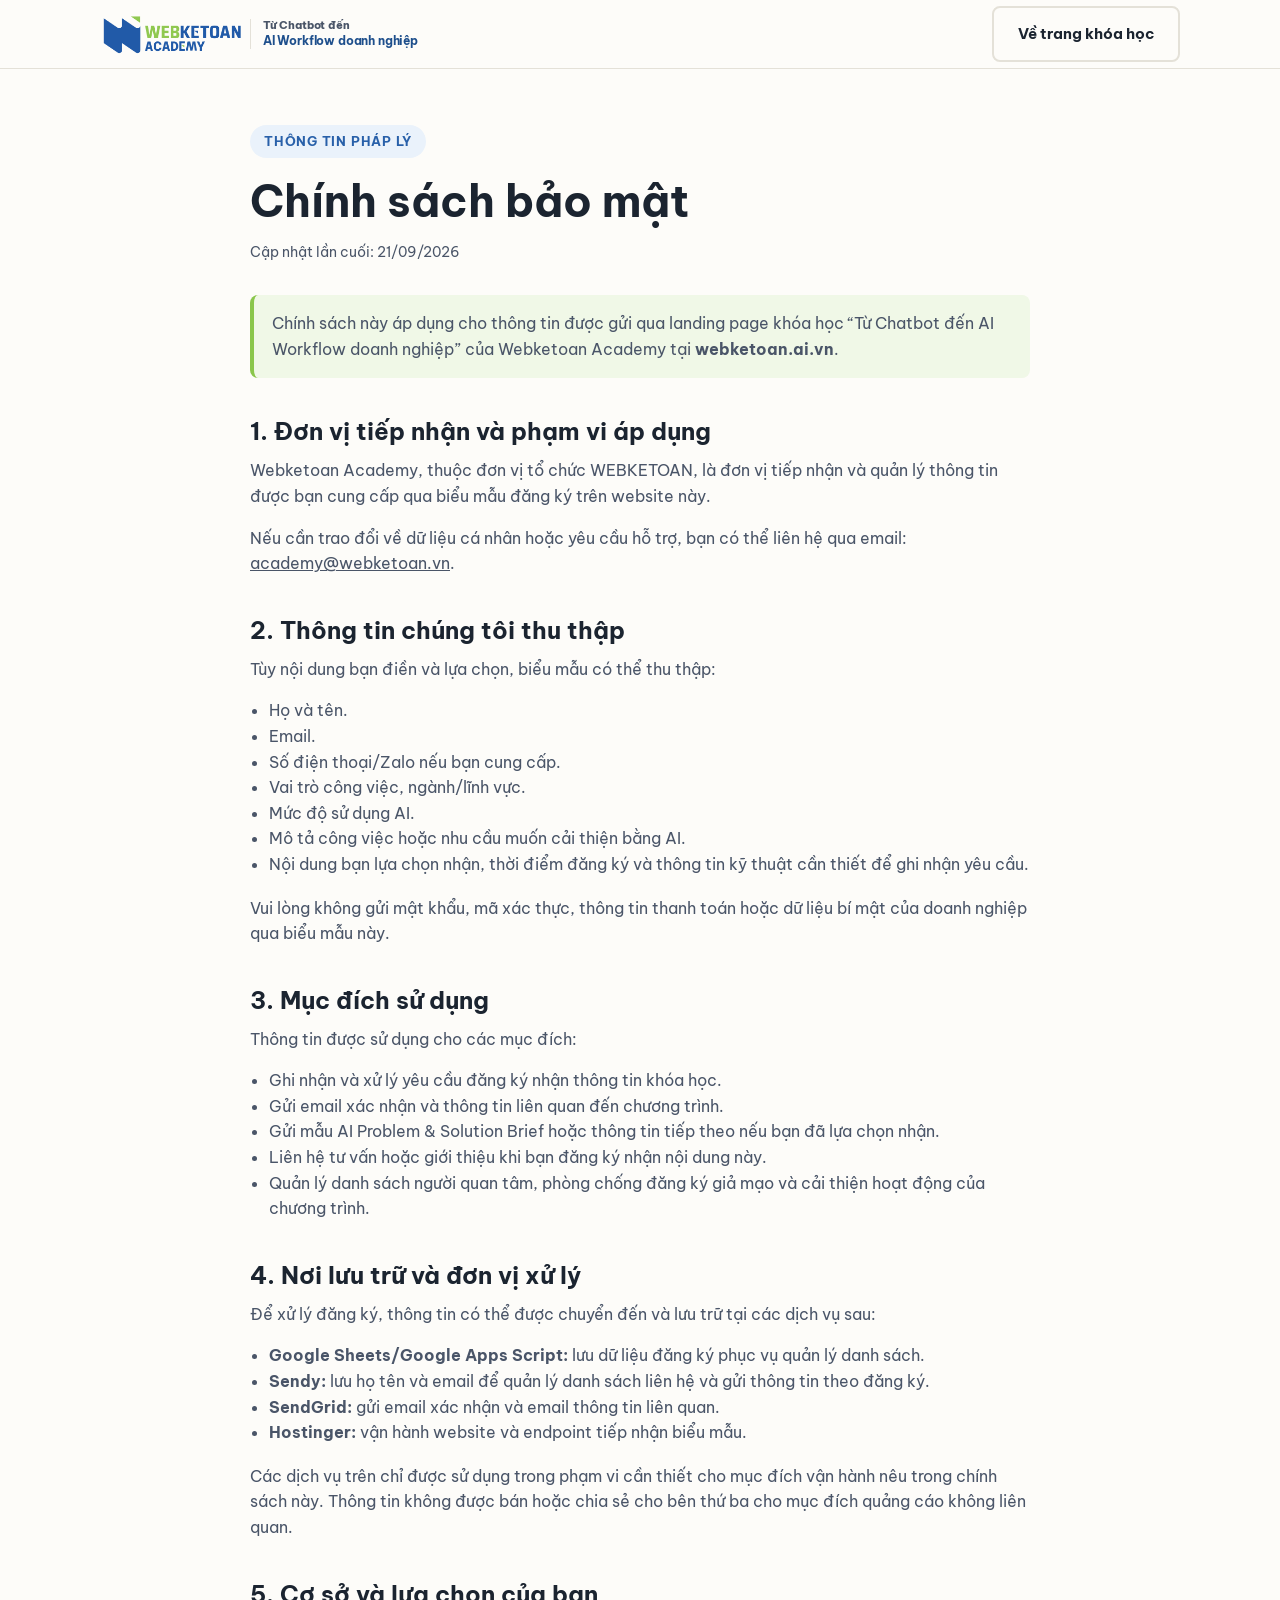
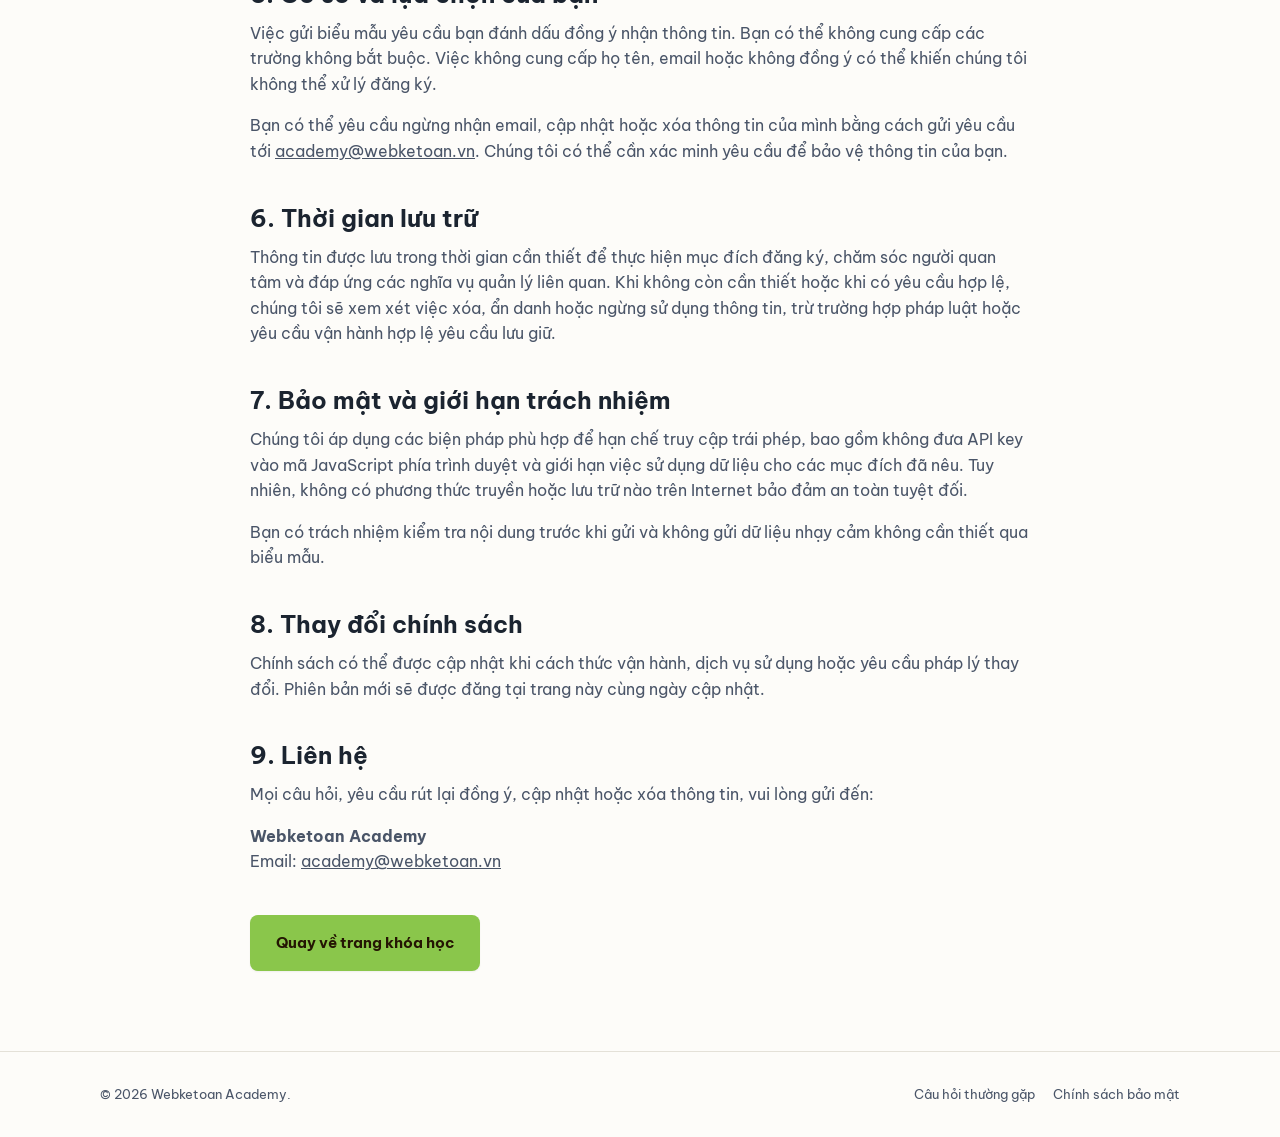
==== privacy.html @ 9bcfa846 "content: add privacy policy page" ====
<!DOCTYPE html>
<html lang="vi">
<head>
<meta charset="UTF-8">
<meta name="viewport" content="width=device-width, initial-scale=1.0">
<title>Chính sách bảo mật | Webketoan Academy</title>
<meta name="description" content="Chính sách bảo mật thông tin đăng ký và liên hệ của Webketoan Academy.">
<meta name="robots" content="index,follow">
<link rel="canonical" href="https://webketoan.ai.vn/privacy.html">
<link rel="icon" type="image/png" href="assets/webketoan-academy-logo.png?v=b96e346">
<link rel="preconnect" href="https://fonts.googleapis.com">
<link rel="preconnect" href="https://fonts.gstatic.com" crossorigin>
<link href="https://fonts.googleapis.com/css2?family=Be+Vietnam+Pro:wght@400;500;600;700;800&display=swap" rel="stylesheet">
<link rel="stylesheet" href="css/styles.css?v=e1926ec">
<style>
  .policy-page { padding: 56px 0 80px; }
  .policy-wrap { max-width: 820px; margin: 0 auto; }
  .policy-wrap h1 { font-size: clamp(30px, 5vw, 44px); margin-bottom: 12px; }
  .policy-wrap h2 { font-size: 24px; margin-top: 38px; }
  .policy-wrap h3 { font-size: 18px; margin-top: 24px; }
  .policy-wrap p, .policy-wrap li { color: var(--color-text-soft); }
  .policy-wrap ul { margin-bottom: 18px; }
  .policy-meta { color: var(--color-text-soft); font-size: 14px; margin-bottom: 32px; }
  .policy-note { padding: 16px 18px; border-left: 4px solid var(--color-accent); background: var(--color-accent-light); border-radius: var(--radius-sm); }
  .policy-back { margin-top: 40px; }
</style>
</head>
<body>
<header class="site-header">
  <div class="container">
    <a href="index.html" class="brand" aria-label="Webketoan Academy — Từ Chatbot đến AI Workflow doanh nghiệp">
      <img class="brand-logo" src="assets/webketoan-academy-logo.png?v=b96e346" alt="Webketoan Academy">
      <span class="brand-course">Từ Chatbot đến<br><strong>AI Workflow doanh nghiệp</strong></span>
    </a>
    <a href="index.html" class="btn btn-secondary">Về trang khóa học</a>
  </div>
</header>

<main class="policy-page">
  <div class="container policy-wrap">
    <span class="section-eyebrow">Thông tin pháp lý</span>
    <h1>Chính sách bảo mật</h1>
    <p class="policy-meta">Cập nhật lần cuối: 21/09/2026</p>

    <p class="policy-note">Chính sách này áp dụng cho thông tin được gửi qua landing page khóa học “Từ Chatbot đến AI Workflow doanh nghiệp” của Webketoan Academy tại <strong>webketoan.ai.vn</strong>.</p>

    <h2>1. Đơn vị tiếp nhận và phạm vi áp dụng</h2>
    <p>Webketoan Academy, thuộc đơn vị tổ chức WEBKETOAN, là đơn vị tiếp nhận và quản lý thông tin được bạn cung cấp qua biểu mẫu đăng ký trên website này.</p>
    <p>Nếu cần trao đổi về dữ liệu cá nhân hoặc yêu cầu hỗ trợ, bạn có thể liên hệ qua email: <a href="mailto:academy@webketoan.vn">academy@webketoan.vn</a>.</p>

    <h2>2. Thông tin chúng tôi thu thập</h2>
    <p>Tùy nội dung bạn điền và lựa chọn, biểu mẫu có thể thu thập:</p>
    <ul>
      <li>Họ và tên.</li>
      <li>Email.</li>
      <li>Số điện thoại/Zalo nếu bạn cung cấp.</li>
      <li>Vai trò công việc, ngành/lĩnh vực.</li>
      <li>Mức độ sử dụng AI.</li>
      <li>Mô tả công việc hoặc nhu cầu muốn cải thiện bằng AI.</li>
      <li>Nội dung bạn lựa chọn nhận, thời điểm đăng ký và thông tin kỹ thuật cần thiết để ghi nhận yêu cầu.</li>
    </ul>
    <p>Vui lòng không gửi mật khẩu, mã xác thực, thông tin thanh toán hoặc dữ liệu bí mật của doanh nghiệp qua biểu mẫu này.</p>

    <h2>3. Mục đích sử dụng</h2>
    <p>Thông tin được sử dụng cho các mục đích:</p>
    <ul>
      <li>Ghi nhận và xử lý yêu cầu đăng ký nhận thông tin khóa học.</li>
      <li>Gửi email xác nhận và thông tin liên quan đến chương trình.</li>
      <li>Gửi mẫu AI Problem &amp; Solution Brief hoặc thông tin tiếp theo nếu bạn đã lựa chọn nhận.</li>
      <li>Liên hệ tư vấn hoặc giới thiệu khi bạn đăng ký nhận nội dung này.</li>
      <li>Quản lý danh sách người quan tâm, phòng chống đăng ký giả mạo và cải thiện hoạt động của chương trình.</li>
    </ul>

    <h2>4. Nơi lưu trữ và đơn vị xử lý</h2>
    <p>Để xử lý đăng ký, thông tin có thể được chuyển đến và lưu trữ tại các dịch vụ sau:</p>
    <ul>
      <li><strong>Google Sheets/Google Apps Script:</strong> lưu dữ liệu đăng ký phục vụ quản lý danh sách.</li>
      <li><strong>Sendy:</strong> lưu họ tên và email để quản lý danh sách liên hệ và gửi thông tin theo đăng ký.</li>
      <li><strong>SendGrid:</strong> gửi email xác nhận và email thông tin liên quan.</li>
      <li><strong>Hostinger:</strong> vận hành website và endpoint tiếp nhận biểu mẫu.</li>
    </ul>
    <p>Các dịch vụ trên chỉ được sử dụng trong phạm vi cần thiết cho mục đích vận hành nêu trong chính sách này. Thông tin không được bán hoặc chia sẻ cho bên thứ ba cho mục đích quảng cáo không liên quan.</p>

    <h2>5. Cơ sở và lựa chọn của bạn</h2>
    <p>Việc gửi biểu mẫu yêu cầu bạn đánh dấu đồng ý nhận thông tin. Bạn có thể không cung cấp các trường không bắt buộc. Việc không cung cấp họ tên, email hoặc không đồng ý có thể khiến chúng tôi không thể xử lý đăng ký.</p>
    <p>Bạn có thể yêu cầu ngừng nhận email, cập nhật hoặc xóa thông tin của mình bằng cách gửi yêu cầu tới <a href="mailto:academy@webketoan.vn">academy@webketoan.vn</a>. Chúng tôi có thể cần xác minh yêu cầu để bảo vệ thông tin của bạn.</p>

    <h2>6. Thời gian lưu trữ</h2>
    <p>Thông tin được lưu trong thời gian cần thiết để thực hiện mục đích đăng ký, chăm sóc người quan tâm và đáp ứng các nghĩa vụ quản lý liên quan. Khi không còn cần thiết hoặc khi có yêu cầu hợp lệ, chúng tôi sẽ xem xét việc xóa, ẩn danh hoặc ngừng sử dụng thông tin, trừ trường hợp pháp luật hoặc yêu cầu vận hành hợp lệ yêu cầu lưu giữ.</p>

    <h2>7. Bảo mật và giới hạn trách nhiệm</h2>
    <p>Chúng tôi áp dụng các biện pháp phù hợp để hạn chế truy cập trái phép, bao gồm không đưa API key vào mã JavaScript phía trình duyệt và giới hạn việc sử dụng dữ liệu cho các mục đích đã nêu. Tuy nhiên, không có phương thức truyền hoặc lưu trữ nào trên Internet bảo đảm an toàn tuyệt đối.</p>
    <p>Bạn có trách nhiệm kiểm tra nội dung trước khi gửi và không gửi dữ liệu nhạy cảm không cần thiết qua biểu mẫu.</p>

    <h2>8. Thay đổi chính sách</h2>
    <p>Chính sách có thể được cập nhật khi cách thức vận hành, dịch vụ sử dụng hoặc yêu cầu pháp lý thay đổi. Phiên bản mới sẽ được đăng tại trang này cùng ngày cập nhật.</p>

    <h2>9. Liên hệ</h2>
    <p>Mọi câu hỏi, yêu cầu rút lại đồng ý, cập nhật hoặc xóa thông tin, vui lòng gửi đến:</p>
    <p><strong>Webketoan Academy</strong><br>Email: <a href="mailto:academy@webketoan.vn">academy@webketoan.vn</a></p>

    <div class="policy-back"><a class="btn btn-primary" href="index.html">Quay về trang khóa học</a></div>
  </div>
</main>

<footer class="site-footer">
  <div class="container footer-grid">
    <span>© <span id="year"></span> Webketoan Academy.</span>
    <div class="footer-links"><a href="index.html#faq">Câu hỏi thường gặp</a><a href="privacy.html">Chính sách bảo mật</a></div>
  </div>
</footer>
<script>document.getElementById('year').textContent = new Date().getFullYear();</script>
</body>
</html>
---- css/styles.css ----
/* ==========================================================================
   Design tokens
   ========================================================================== */
:root {
  --color-bg: #FDFCF9;
  --color-bg-alt: #F5F3EE;
  --color-surface: #FFFFFF;
  --color-text: #1B2430;
  --color-text-soft: #4A5568;
  --color-border: #E4E1D8;

  --color-teal: #2860A9;
  --color-teal-dark: #1E4F8C;
  --color-teal-light: #EAF2FB;

  --color-accent: #8AC64B;
  --color-accent-dark: #6FA735;
  --color-accent-light: #F0F8E7;

  --color-danger: #C4532B;

  /* Maturity ladder — same hue family, increasing depth */
  --level-1: #CFE8E7;
  --level-2: #8FC9C7;
  --level-3: #3F9C9A;
  --level-4: #0A5F5E;

  --font-body: 'Be Vietnam Pro', -apple-system, BlinkMacSystemFont, 'Segoe UI', Roboto, Helvetica, Arial, sans-serif;
  --font-mono: 'JetBrains Mono', SFMono-Regular, Consolas, 'Liberation Mono', Menlo, monospace;

  --radius-sm: 8px;
  --radius-md: 14px;
  --radius-lg: 22px;

  --shadow-sm: 0 1px 2px rgba(27, 36, 48, 0.06);
  --shadow-md: 0 8px 24px rgba(27, 36, 48, 0.08);
  --shadow-lg: 0 16px 40px rgba(27, 36, 48, 0.12);

  --container-w: 1120px;
}

@media (prefers-color-scheme: dark) {
  :root {
    --color-bg: #10161C;
    --color-bg-alt: #161D25;
    --color-surface: #182029;
    --color-text: #F1F3F5;
    --color-text-soft: #B7C0C9;
    --color-border: #2A333D;
    --color-teal-light: #16302F;
    --color-accent-light: #3A2E15;
  }
}

* { box-sizing: border-box; }
html { scroll-behavior: smooth; }
body {
  margin: 0;
  font-family: var(--font-body);
  background: var(--color-bg);
  color: var(--color-text);
  line-height: 1.6;
  -webkit-font-smoothing: antialiased;
}
img, svg { max-width: 100%; display: block; }
a { color: inherit; }
h1, h2, h3, h4 { line-height: 1.25; margin: 0 0 0.5em; font-weight: 700; }
p { margin: 0 0 1em; color: var(--color-text-soft); }
ul { padding-left: 1.2em; }
.container {
  width: 100%;
  max-width: var(--container-w);
  margin: 0 auto;
  padding: 0 20px;
}
.section {
  padding: 64px 0;
}
.section-alt { background: var(--color-bg-alt); }
.section-eyebrow {
  display: inline-block;
  font-size: 13px;
  font-weight: 700;
  letter-spacing: 0.06em;
  text-transform: uppercase;
  color: var(--color-teal);
  background: var(--color-teal-light);
  padding: 6px 14px;
  border-radius: 999px;
  margin-bottom: 16px;
}
.section-title {
  font-size: clamp(24px, 4vw, 34px);
  max-width: 760px;
}
.section-lead {
  font-size: 17px;
  max-width: 640px;
}
.mono-chain {
  font-family: var(--font-mono);
  font-size: 13px;
  color: var(--color-teal-dark);
  background: var(--color-teal-light);
  border: 1px solid var(--color-border);
  border-radius: var(--radius-sm);
  padding: 10px 14px;
  display: inline-block;
  overflow-x: auto;
  max-width: 100%;
  white-space: nowrap;
}

/* ==========================================================================
   Buttons
   ========================================================================== */
.btn {
  display: inline-flex;
  align-items: center;
  justify-content: center;
  gap: 8px;
  font-family: inherit;
  font-weight: 700;
  font-size: 15px;
  padding: 14px 24px;
  border-radius: var(--radius-sm);
  border: 2px solid transparent;
  cursor: pointer;
  text-decoration: none;
  transition: transform 0.15s ease, box-shadow 0.15s ease, background 0.15s ease;
  white-space: nowrap;
}
.btn:active { transform: translateY(1px); }
.btn-primary {
  background: var(--color-accent);
  color: #241503;
  box-shadow: var(--shadow-sm);
}
.btn-primary:hover { background: var(--color-accent-dark); }
.btn-secondary {
  background: transparent;
  border-color: var(--color-border);
  color: var(--color-text);
}
.btn-secondary:hover { border-color: var(--color-teal); color: var(--color-teal-dark); }
.btn-block { width: 100%; }
.btn-lg { padding: 16px 30px; font-size: 16px; }

/* ==========================================================================
   Header
   ========================================================================== */
.site-header {
  position: sticky;
  top: 0;
  z-index: 50;
  background: rgba(253, 252, 249, 0.92);
  backdrop-filter: saturate(180%) blur(10px);
  border-bottom: 1px solid var(--color-border);
}
@media (prefers-color-scheme: dark) {
  .site-header { background: rgba(16, 22, 28, 0.9); }
}
.site-header .container {
  display: flex;
  align-items: center;
  justify-content: space-between;
  height: 68px;
  gap: 16px;
}
.brand {
  font-weight: 800;
  font-size: 17px;
  letter-spacing: -0.01em;
  text-decoration: none;
  color: var(--color-text);
  display: flex;
  align-items: center;
  gap: 8px;
}
.site-header .brand-logo {
  display: block;
  width: 142px !important;
  max-width: 142px !important;
  height: 52px !important;
  max-height: 52px !important;
  object-fit: contain;
  flex: 0 0 142px;
}
.brand-course {
  border-left: 1px solid var(--color-border);
  padding-left: 12px;
  font-size: 11px;
  line-height: 1.25;
  color: var(--color-text-soft);
}
.brand-course strong {
  color: var(--color-teal-dark);
  font-size: 12px;
}
.header-nav {
  display: none;
  gap: 24px;
  font-size: 14px;
  font-weight: 600;
}
.header-nav a { text-decoration: none; color: var(--color-text-soft); }
.header-nav a:hover { color: var(--color-teal-dark); }
.header-cta { display: none; }
@media (min-width: 900px) {
  .header-nav { display: flex; }
  .header-cta { display: inline-flex; }
}
@media (max-width: 520px) {
  .site-header .brand-logo {
    width: 118px !important;
    max-width: 118px !important;
    height: 44px !important;
    max-height: 44px !important;
    flex-basis: 118px;
  }
  .brand-course { display: none; }
}

/* ==========================================================================
   Hero
   ========================================================================== */
.hero {
  padding: 56px 0 48px;
}
.hero-grid {
  display: grid;
  gap: 40px;
}
@media (min-width: 960px) {
  .hero-grid { grid-template-columns: 1.05fr 0.95fr; align-items: center; }
}
.hero-badge {
  display: inline-flex;
  align-items: center;
  gap: 8px;
  font-size: 13px;
  font-weight: 700;
  color: var(--color-teal-dark);
  background: var(--color-teal-light);
  padding: 6px 14px;
  border-radius: 999px;
  margin-bottom: 20px;
}
.hero h1 {
  font-size: clamp(28px, 5vw, 44px);
  letter-spacing: -0.01em;
}
.hero-sub {
  font-size: 18px;
  max-width: 560px;
}
.hero-ctas {
  display: flex;
  flex-wrap: wrap;
  gap: 12px;
  margin: 28px 0 14px;
}
.hero-micro {
  font-size: 13.5px;
  color: var(--color-text-soft);
}
.hero-micro .dot { margin: 0 6px; opacity: 0.5; }

/* Hero diagram */
.flow-diagram {
  background: var(--color-surface);
  border: 1px solid var(--color-border);
  border-radius: var(--radius-lg);
  padding: 24px;
  box-shadow: var(--shadow-md);
}
.flow-steps {
  display: flex;
  flex-direction: column;
  gap: 0;
}
.flow-step {
  display: flex;
  align-items: flex-start;
  gap: 14px;
  padding: 14px 0;
}
.flow-step + .flow-step { border-top: 1px dashed var(--color-border); }
.flow-num {
  flex-shrink: 0;
  width: 34px;
  height: 34px;
  border-radius: 50%;
  display: flex;
  align-items: center;
  justify-content: center;
  font-weight: 800;
  font-size: 14px;
  color: #fff;
}
.flow-step:nth-child(1) .flow-num { background: var(--level-1); color: var(--color-teal-dark); }
.flow-step:nth-child(2) .flow-num { background: var(--level-2); color: #08403f; }
.flow-step:nth-child(3) .flow-num { background: var(--level-3); }
.flow-step:nth-child(4) .flow-num { background: var(--level-4); }
.flow-step h4 { margin: 0 0 2px; font-size: 15px; }
.flow-step p { margin: 0; font-size: 13.5px; }
.flow-caption {
  margin-top: 16px;
  font-family: var(--font-mono);
  font-size: 12px;
  text-align: center;
  color: var(--color-text-soft);
}

/* ==========================================================================
   Checklist cards (Section 2)
   ========================================================================== */
.card-grid {
  display: grid;
  gap: 16px;
  margin-top: 32px;
  grid-template-columns: 1fr;
}
@media (min-width: 640px) { .card-grid { grid-template-columns: 1fr 1fr; } }
@media (min-width: 960px) { .card-grid.cols-3 { grid-template-columns: repeat(3, 1fr); } }
.check-card {
  background: var(--color-surface);
  border: 1px solid var(--color-border);
  border-radius: var(--radius-md);
  padding: 18px 20px;
  display: flex;
  gap: 12px;
  align-items: flex-start;
  box-shadow: var(--shadow-sm);
}
.check-card .icon {
  flex-shrink: 0;
  width: 22px;
  height: 22px;
  margin-top: 2px;
  color: var(--color-teal);
}
.check-card p { margin: 0; color: var(--color-text); font-size: 15px; }
.callout {
  margin-top: 28px;
  border-left: 4px solid var(--color-accent);
  background: var(--color-accent-light);
  padding: 18px 22px;
  border-radius: var(--radius-sm);
  font-size: 15.5px;
  color: var(--color-text);
}
.callout strong { color: var(--color-text); }

/* ==========================================================================
   Maturity staircase (Section 3)
   ========================================================================== */
.staircase {
  display: grid;
  gap: 16px;
  margin-top: 36px;
  grid-template-columns: 1fr;
}
@media (min-width: 800px) { .staircase { grid-template-columns: repeat(4, 1fr); align-items: end; } }
.stair-step {
  background: var(--color-surface);
  border: 1px solid var(--color-border);
  border-radius: var(--radius-md);
  padding: 20px;
  position: relative;
  box-shadow: var(--shadow-sm);
}
.stair-step .bar {
  height: 6px;
  border-radius: 4px;
  margin-bottom: 14px;
}
.stair-step:nth-child(1) .bar { background: var(--level-1); width: 40%; }
.stair-step:nth-child(2) .bar { background: var(--level-2); width: 60%; }
.stair-step:nth-child(3) .bar { background: var(--level-3); width: 80%; }
.stair-step:nth-child(4) .bar { background: var(--level-4); width: 100%; }
.stair-step .tag {
  font-size: 12px;
  font-weight: 800;
  letter-spacing: 0.04em;
  text-transform: uppercase;
  color: var(--color-text-soft);
}
.stair-step h4 { margin: 6px 0 8px; font-size: 17px; }
.stair-step p { font-size: 14px; margin: 0; }
.stair-step.is-primary {
  border-color: var(--color-teal);
  box-shadow: var(--shadow-md);
}
.stair-step.is-primary::before {
  content: "Bạn có thể đang ở đây";
  position: absolute;
  top: -12px;
  left: 16px;
  background: var(--color-teal);
  color: #fff;
  font-size: 11px;
  font-weight: 700;
  padding: 4px 10px;
  border-radius: 999px;
}

/* ==========================================================================
   Two/three column lists (Section 4, 9)
   ========================================================================== */
.fit-grid {
  display: grid;
  gap: 20px;
  margin-top: 32px;
  grid-template-columns: 1fr;
}
@media (min-width: 860px) { .fit-grid { grid-template-columns: repeat(3, 1fr); } }
.fit-col {
  background: var(--color-surface);
  border: 1px solid var(--color-border);
  border-radius: var(--radius-md);
  padding: 22px;
}
.fit-col h3 {
  font-size: 16px;
  margin-bottom: 14px;
  display: flex;
  align-items: center;
  gap: 8px;
}
.fit-col.yes h3 { color: var(--color-teal-dark); }
.fit-col.no h3 { color: var(--color-text-soft); }
.fit-col.not h3 { color: var(--color-danger); }
.fit-col ul { list-style: none; padding: 0; margin: 0; }
.fit-col li {
  font-size: 14.5px;
  color: var(--color-text);
  padding: 8px 0 8px 26px;
  position: relative;
  border-top: 1px solid var(--color-border);
}
.fit-col li:first-child { border-top: none; }
.fit-col li::before {
  position: absolute;
  left: 0;
  top: 8px;
  font-weight: 800;
}
.fit-col.yes li::before { content: "✓"; color: var(--color-teal); }
.fit-col.no li::before { content: "–"; color: var(--color-text-soft); }
.fit-col.not li::before { content: "✕"; color: var(--color-danger); }

/* ==========================================================================
   Outcomes checklist (Section 5)
   ========================================================================== */
.outcome-grid {
  display: grid;
  gap: 14px;
  margin-top: 32px;
  grid-template-columns: 1fr;
}
@media (min-width: 720px) { .outcome-grid { grid-template-columns: 1fr 1fr; } }
.outcome-item {
  display: flex;
  gap: 14px;
  align-items: flex-start;
  background: var(--color-surface);
  border: 1px solid var(--color-border);
  border-radius: var(--radius-sm);
  padding: 16px 18px;
}
.outcome-num {
  flex-shrink: 0;
  width: 28px;
  height: 28px;
  border-radius: 50%;
  background: var(--color-teal-light);
  color: var(--color-teal-dark);
  font-weight: 800;
  font-size: 13px;
  display: flex;
  align-items: center;
  justify-content: center;
}
.outcome-item p { margin: 0; font-size: 15px; color: var(--color-text); }

/* ==========================================================================
   Curriculum accordion (Section 6)
   ========================================================================== */
.curriculum-list {
  margin-top: 32px;
  display: grid;
  gap: 14px;
}
.curriculum-item {
  background: var(--color-surface);
  border: 1px solid var(--color-border);
  border-radius: var(--radius-md);
  overflow: hidden;
}
.curriculum-item > summary {
  list-style: none;
  cursor: pointer;
  padding: 20px 22px;
  display: flex;
  align-items: center;
  gap: 16px;
  font-weight: 700;
  font-size: 15.5px;
}
.curriculum-item > summary::-webkit-details-marker { display: none; }
.curriculum-item .lesson-tag {
  flex-shrink: 0;
  font-family: var(--font-mono);
  font-size: 12px;
  font-weight: 700;
  color: var(--color-teal-dark);
  background: var(--color-teal-light);
  border-radius: 999px;
  padding: 4px 10px;
}
.curriculum-item summary .chev {
  margin-left: auto;
  transition: transform 0.2s ease;
  color: var(--color-text-soft);
  flex-shrink: 0;
}
.curriculum-item[open] summary .chev { transform: rotate(180deg); }
.curriculum-body {
  padding: 0 22px 22px 22px;
  border-top: 1px solid var(--color-border);
}
.curriculum-body p { margin-top: 14px; font-size: 14.5px; }
.curriculum-body .output-tag {
  display: inline-flex;
  align-items: center;
  gap: 6px;
  font-size: 13px;
  font-weight: 700;
  color: var(--color-accent-dark);
  background: var(--color-accent-light);
  padding: 6px 12px;
  border-radius: var(--radius-sm);
}

/* ==========================================================================
   Method steps (Section 7)
   ========================================================================== */
.method-grid {
  display: grid;
  gap: 24px;
  margin-top: 32px;
}
@media (min-width: 860px) { .method-grid { grid-template-columns: 1fr 1fr; } }
.example-chips {
  display: flex;
  flex-wrap: wrap;
  gap: 10px;
}
.chip {
  background: var(--color-surface);
  border: 1px solid var(--color-border);
  border-radius: 999px;
  padding: 8px 16px;
  font-size: 13.5px;
  font-weight: 600;
}
.method-steps {
  list-style: none;
  padding: 0;
  margin: 0;
  counter-reset: method;
}
.method-steps li {
  counter-increment: method;
  position: relative;
  padding: 10px 0 10px 42px;
  font-size: 15px;
  color: var(--color-text);
  border-top: 1px solid var(--color-border);
}
.method-steps li:first-child { border-top: none; }
.method-steps li::before {
  content: counter(method);
  position: absolute;
  left: 0;
  top: 8px;
  width: 26px;
  height: 26px;
  border-radius: 50%;
  background: var(--color-teal);
  color: #fff;
  font-size: 12px;
  font-weight: 800;
  display: flex;
  align-items: center;
  justify-content: center;
}

/* ==========================================================================
   Brief document (Section 8)
   ========================================================================== */
.brief-panel {
  display: grid;
  gap: 24px;
  margin-top: 32px;
}
@media (min-width: 900px) { .brief-panel { grid-template-columns: 1fr 1fr; } }
.doc-mock {
  background: var(--color-surface);
  border: 1px solid var(--color-border);
  border-radius: var(--radius-lg);
  box-shadow: var(--shadow-md);
  padding: 26px;
}
.doc-mock .doc-title {
  font-weight: 800;
  font-size: 15px;
  margin-bottom: 4px;
}
.doc-mock .doc-sub {
  font-size: 12.5px;
  color: var(--color-text-soft);
  margin-bottom: 16px;
}
.doc-mock ol {
  margin: 0;
  padding-left: 20px;
  font-size: 14px;
}
.doc-mock li { padding: 6px 0; border-bottom: 1px dashed var(--color-border); }
.doc-mock li:last-child { border-bottom: none; }
.value-list {
  list-style: none;
  padding: 0;
  margin: 0;
  display: grid;
  gap: 10px;
}
.value-list li {
  font-size: 14.5px;
  padding: 10px 14px;
  background: var(--color-teal-light);
  border-radius: var(--radius-sm);
  color: var(--color-text);
}

/* ==========================================================================
   Tier comparison (Section 9)
   ========================================================================== */
.tier-grid {
  display: grid;
  gap: 20px;
  margin-top: 32px;
  grid-template-columns: 1fr;
}
@media (min-width: 800px) { .tier-grid { grid-template-columns: 1fr 1fr; } }
.tier-card {
  border-radius: var(--radius-lg);
  padding: 26px;
  border: 1px solid var(--color-border);
}
.tier-card.tier-1 {
  background: var(--color-teal-dark);
  color: #fff;
  box-shadow: var(--shadow-lg);
}
.tier-card.tier-1 h3, .tier-card.tier-1 .tier-badge { color: #fff; }
.tier-card.tier-1 p, .tier-card.tier-1 li { color: rgba(255,255,255,0.85); }
.tier-card.tier-2 {
  background: var(--color-surface);
  opacity: 0.92;
}
.tier-badge {
  display: inline-block;
  font-size: 12px;
  font-weight: 800;
  letter-spacing: 0.04em;
  text-transform: uppercase;
  margin-bottom: 10px;
  color: var(--color-text-soft);
}
.tier-card ul { list-style: none; padding: 0; margin: 14px 0 0; display: grid; gap: 8px; }
.tier-card li {
  font-size: 14.5px;
  padding-left: 22px;
  position: relative;
}
.tier-card li::before { content: "→"; position: absolute; left: 0; }

/* ==========================================================================
   Instructor (Section 10)
   ========================================================================== */
.instructor-card {
  display: grid;
  gap: 24px;
  margin-top: 32px;
  align-items: center;
}
@media (min-width: 780px) { .instructor-card { grid-template-columns: 200px 1fr; } }
.instructor-avatar {
  width: 140px;
  height: 210px;
  border-radius: var(--radius-md);
  object-fit: cover;
  object-position: center top;
  box-shadow: var(--shadow-md);
  margin: 0 auto;
}
.instructor-meta dl { display: grid; grid-template-columns: auto 1fr; gap: 6px 14px; margin: 14px 0 0; font-size: 14.5px; }
.instructor-meta dt { font-weight: 700; color: var(--color-text-soft); }
.instructor-meta dd { margin: 0; }
.placeholder-note {
  font-size: 13px;
  color: var(--color-text-soft);
  background: var(--color-bg-alt);
  border: 1px dashed var(--color-border);
  border-radius: var(--radius-sm);
  padding: 10px 14px;
  margin-top: 16px;
}

/* ==========================================================================
   Logistics (Section 11)
   ========================================================================== */
.info-grid {
  display: grid;
  gap: 14px;
  margin-top: 32px;
  grid-template-columns: 1fr;
}
@media (min-width: 640px) { .info-grid { grid-template-columns: 1fr 1fr; } }
@media (min-width: 1000px) { .info-grid { grid-template-columns: repeat(3, 1fr); } }
.info-item {
  background: var(--color-surface);
  border: 1px solid var(--color-border);
  border-radius: var(--radius-sm);
  padding: 16px 18px;
}
.info-item .label {
  font-size: 12px;
  font-weight: 800;
  text-transform: uppercase;
  letter-spacing: 0.04em;
  color: var(--color-teal-dark);
  margin-bottom: 6px;
}
.info-item .value { font-size: 15px; font-weight: 600; }

/* ==========================================================================
   FAQ (Section 12)
   ========================================================================== */
.faq-list { margin-top: 32px; display: grid; gap: 12px; }
.faq-item {
  background: var(--color-surface);
  border: 1px solid var(--color-border);
  border-radius: var(--radius-md);
  overflow: hidden;
}
.faq-item > summary {
  list-style: none;
  cursor: pointer;
  padding: 18px 20px;
  font-weight: 700;
  font-size: 15px;
  display: flex;
  align-items: center;
  gap: 12px;
}
.faq-item > summary::-webkit-details-marker { display: none; }
.faq-item summary .chev { margin-left: auto; transition: transform 0.2s ease; color: var(--color-text-soft); flex-shrink: 0; }
.faq-item[open] summary .chev { transform: rotate(180deg); }
.faq-body { padding: 0 20px 20px; }
.faq-body p { margin: 0; font-size: 14.5px; }

/* ==========================================================================
   Final CTA (Section 13)
   ========================================================================== */
.final-cta {
  background: var(--color-teal-dark);
  color: #fff;
  border-radius: var(--radius-lg);
  padding: 48px 32px;
  text-align: center;
}
.final-cta h2 { color: #fff; font-size: clamp(22px, 4vw, 30px); }
.final-cta p { color: rgba(255,255,255,0.85); max-width: 560px; margin: 0 auto 24px; }
.final-cta .hero-ctas { justify-content: center; }
.final-cta .btn-secondary { border-color: rgba(255,255,255,0.4); color: #fff; }
.final-cta .btn-secondary:hover { border-color: #fff; }
.final-cta .hero-micro { color: rgba(255,255,255,0.7); }

/* ==========================================================================
   Registration form (Section: form)
   ========================================================================== */
.form-wrap {
  max-width: 640px;
  margin: 32px auto 0;
  background: var(--color-surface);
  border: 1px solid var(--color-border);
  border-radius: var(--radius-lg);
  padding: 32px;
  box-shadow: var(--shadow-md);
}
.form-row { margin-bottom: 18px; }
.form-row label {
  display: block;
  font-size: 13.5px;
  font-weight: 700;
  margin-bottom: 6px;
}
.form-row .hint { font-weight: 400; color: var(--color-text-soft); font-size: 12.5px; }
.form-row input[type="text"],
.form-row input[type="email"],
.form-row input[type="tel"],
.form-row select,
.form-row textarea {
  width: 100%;
  font-family: inherit;
  font-size: 15px;
  padding: 12px 14px;
  border: 1px solid var(--color-border);
  border-radius: var(--radius-sm);
  background: var(--color-bg);
  color: var(--color-text);
}
.form-row input:focus, .form-row select:focus, .form-row textarea:focus {
  outline: none;
  border-color: var(--color-teal);
  box-shadow: 0 0 0 3px var(--color-teal-light);
}
.two-col { display: grid; gap: 18px; }
@media (min-width: 560px) { .two-col { grid-template-columns: 1fr 1fr; } }
.checkbox-group { display: grid; gap: 10px; }
.checkbox-row { display: flex; align-items: flex-start; gap: 10px; font-size: 14px; }
.checkbox-row input { margin-top: 3px; }
.form-consent { font-size: 12.5px; color: var(--color-text-soft); margin-top: 4px; }
.form-status {
  margin-top: 16px;
  font-size: 14px;
  padding: 12px 14px;
  border-radius: var(--radius-sm);
  display: none;
}
.form-status.visible { display: block; }
.form-status.success { background: var(--color-teal-light); color: var(--color-teal-dark); }
.form-status.error { background: #FBE7E1; color: var(--color-danger); }

/* ==========================================================================
   Footer
   ========================================================================== */
.site-footer {
  border-top: 1px solid var(--color-border);
  padding: 32px 0;
  font-size: 13px;
  color: var(--color-text-soft);
}
.footer-grid {
  display: flex;
  flex-wrap: wrap;
  gap: 16px;
  justify-content: space-between;
  align-items: center;
}
.footer-links { display: flex; gap: 18px; flex-wrap: wrap; }
.footer-links a { text-decoration: none; color: var(--color-text-soft); }
.footer-links a:hover { color: var(--color-teal-dark); }

/* ==========================================================================
   Sticky mobile CTA
   ========================================================================== */
.mobile-sticky-cta {
  position: fixed;
  left: 0;
  right: 0;
  bottom: 0;
  z-index: 60;
  background: var(--color-surface);
  border-top: 1px solid var(--color-border);
  padding: 10px 16px calc(10px + env(safe-area-inset-bottom));
  box-shadow: 0 -6px 20px rgba(0,0,0,0.08);
}
@media (min-width: 900px) { .mobile-sticky-cta { display: none; } }

.visually-hidden {
  position: absolute;
  width: 1px; height: 1px;
  overflow: hidden;
  clip: rect(0 0 0 0);
  white-space: nowrap;
}

section[id] { scroll-margin-top: 80px; }
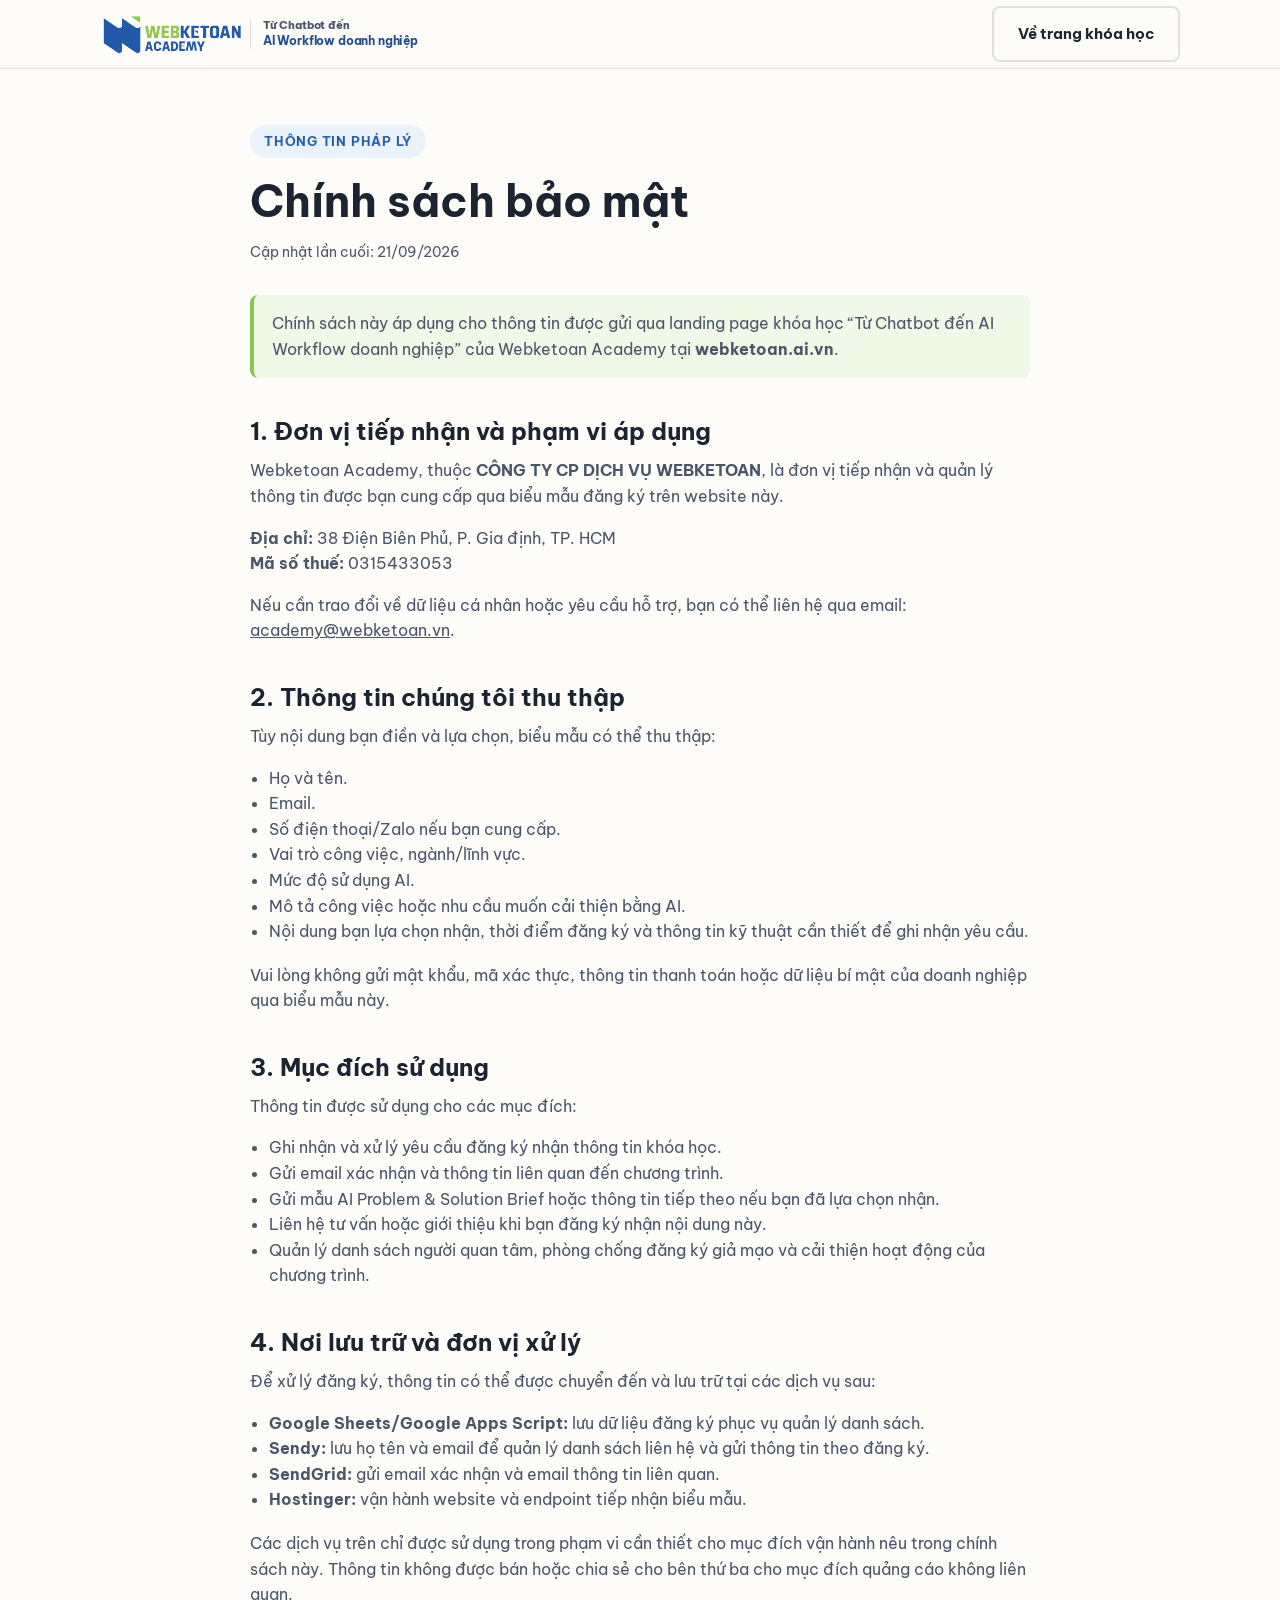
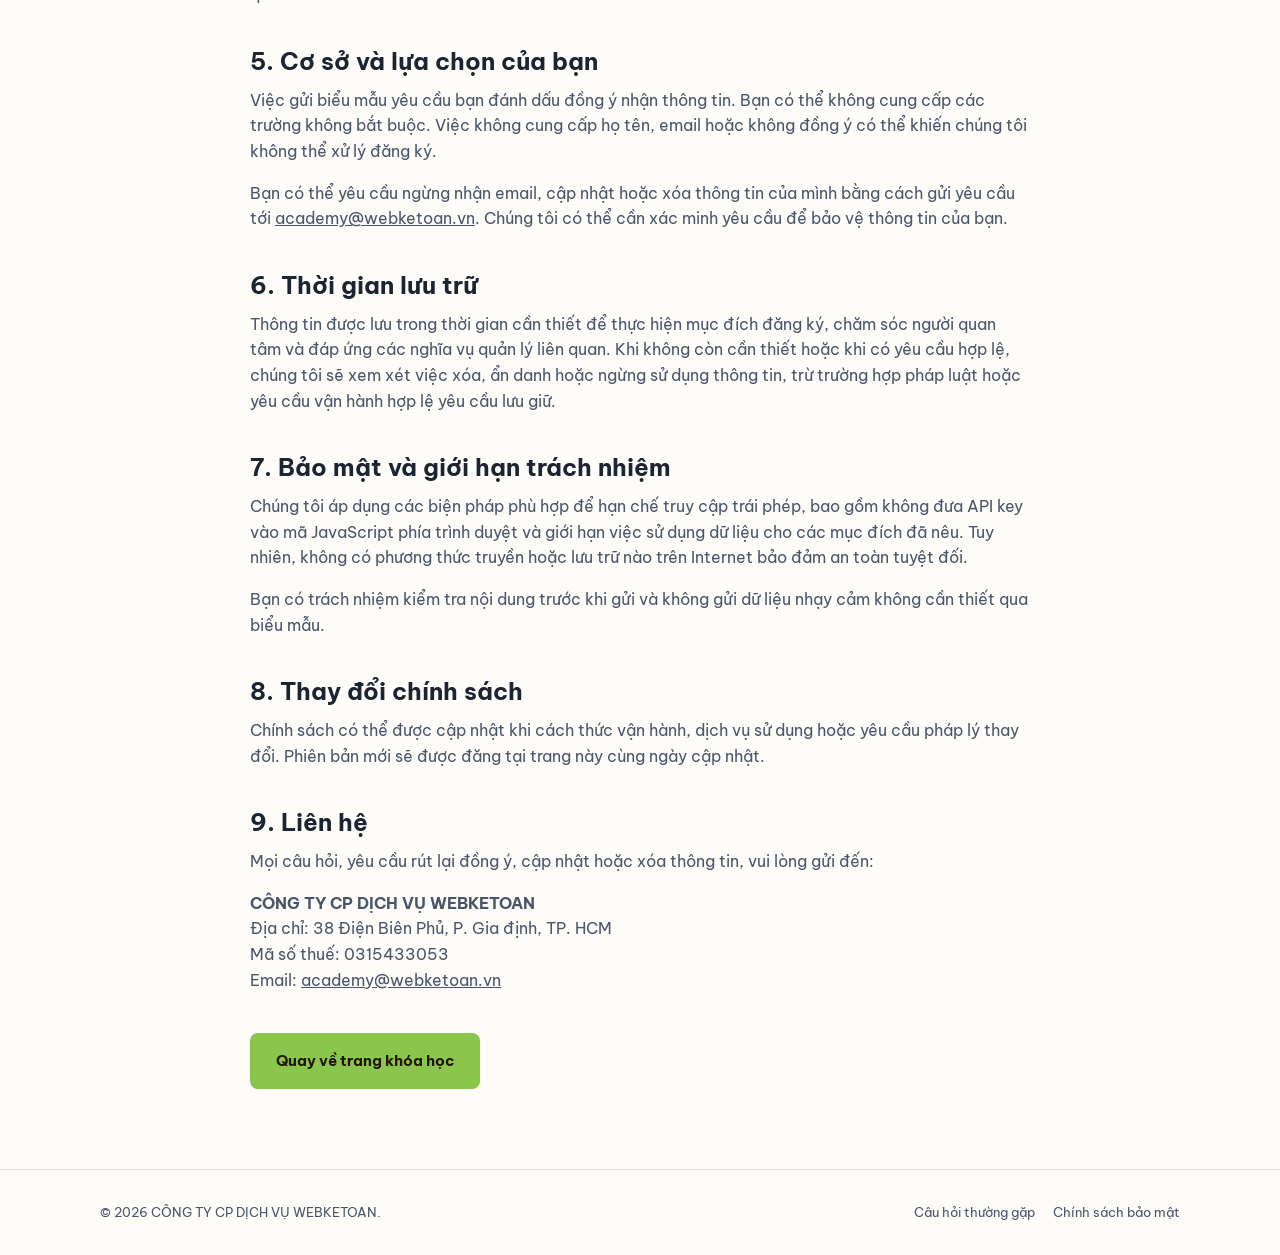
==== commit 961deba8: "content: add organizer company information" ====
--- a/privacy.html
+++ b/privacy.html
@@ -45,7 +45,8 @@
     <p class="policy-note">Chính sách này áp dụng cho thông tin được gửi qua landing page khóa học “Từ Chatbot đến AI Workflow doanh nghiệp” của Webketoan Academy tại <strong>webketoan.ai.vn</strong>.</p>
 
     <h2>1. Đơn vị tiếp nhận và phạm vi áp dụng</h2>
-    <p>Webketoan Academy, thuộc đơn vị tổ chức WEBKETOAN, là đơn vị tiếp nhận và quản lý thông tin được bạn cung cấp qua biểu mẫu đăng ký trên website này.</p>
+    <p>Webketoan Academy, thuộc <strong>CÔNG TY CP DỊCH VỤ WEBKETOAN</strong>, là đơn vị tiếp nhận và quản lý thông tin được bạn cung cấp qua biểu mẫu đăng ký trên website này.</p>
+    <p><strong>Địa chỉ:</strong> 38 Điện Biên Phủ, P. Gia định, TP. HCM<br><strong>Mã số thuế:</strong> 0315433053</p>
     <p>Nếu cần trao đổi về dữ liệu cá nhân hoặc yêu cầu hỗ trợ, bạn có thể liên hệ qua email: <a href="mailto:academy@webketoan.vn">academy@webketoan.vn</a>.</p>
 
     <h2>2. Thông tin chúng tôi thu thập</h2>
@@ -97,7 +98,7 @@
 
     <h2>9. Liên hệ</h2>
     <p>Mọi câu hỏi, yêu cầu rút lại đồng ý, cập nhật hoặc xóa thông tin, vui lòng gửi đến:</p>
-    <p><strong>Webketoan Academy</strong><br>Email: <a href="mailto:academy@webketoan.vn">academy@webketoan.vn</a></p>
+    <p><strong>CÔNG TY CP DỊCH VỤ WEBKETOAN</strong><br>Địa chỉ: 38 Điện Biên Phủ, P. Gia định, TP. HCM<br>Mã số thuế: 0315433053<br>Email: <a href="mailto:academy@webketoan.vn">academy@webketoan.vn</a></p>
 
     <div class="policy-back"><a class="btn btn-primary" href="index.html">Quay về trang khóa học</a></div>
   </div>
@@ -105,7 +106,7 @@
 
 <footer class="site-footer">
   <div class="container footer-grid">
-    <span>© <span id="year"></span> Webketoan Academy.</span>
+    <span>© <span id="year"></span> CÔNG TY CP DỊCH VỤ WEBKETOAN.</span>
     <div class="footer-links"><a href="index.html#faq">Câu hỏi thường gặp</a><a href="privacy.html">Chính sách bảo mật</a></div>
   </div>
 </footer>
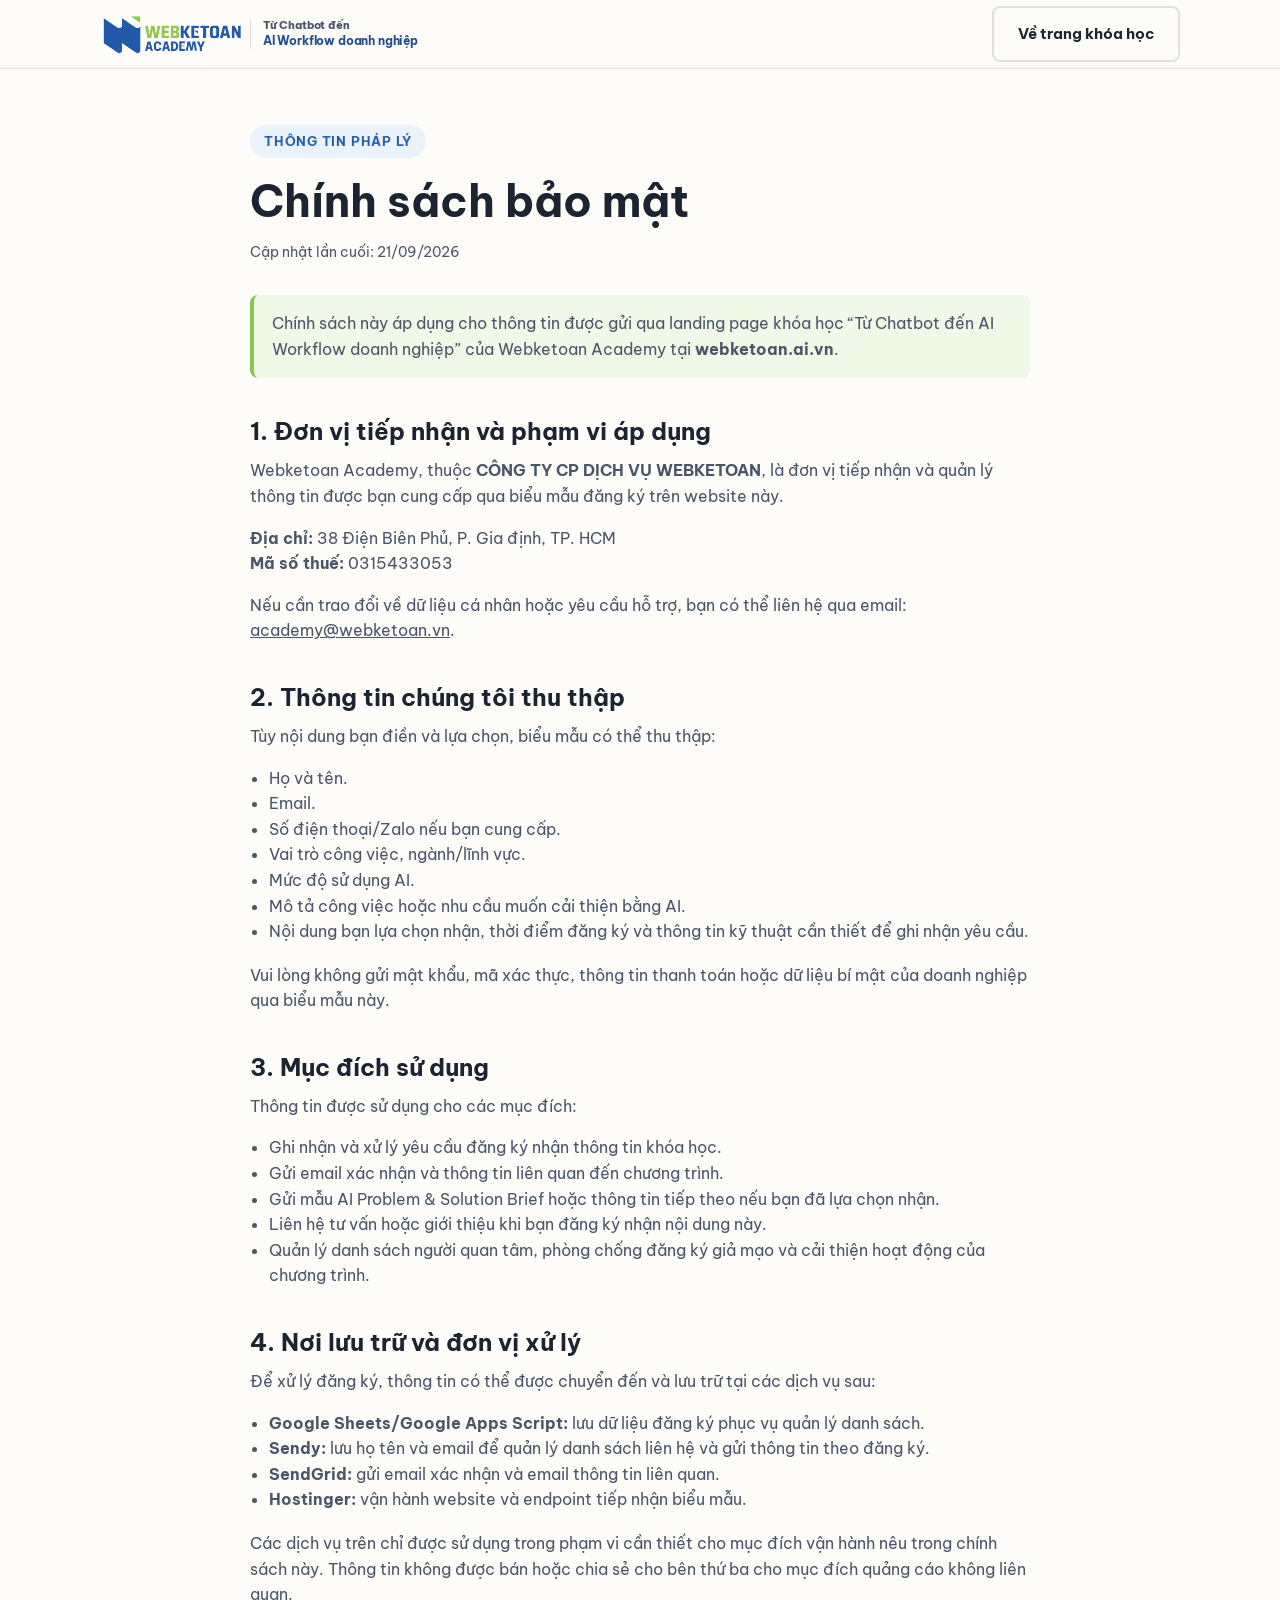
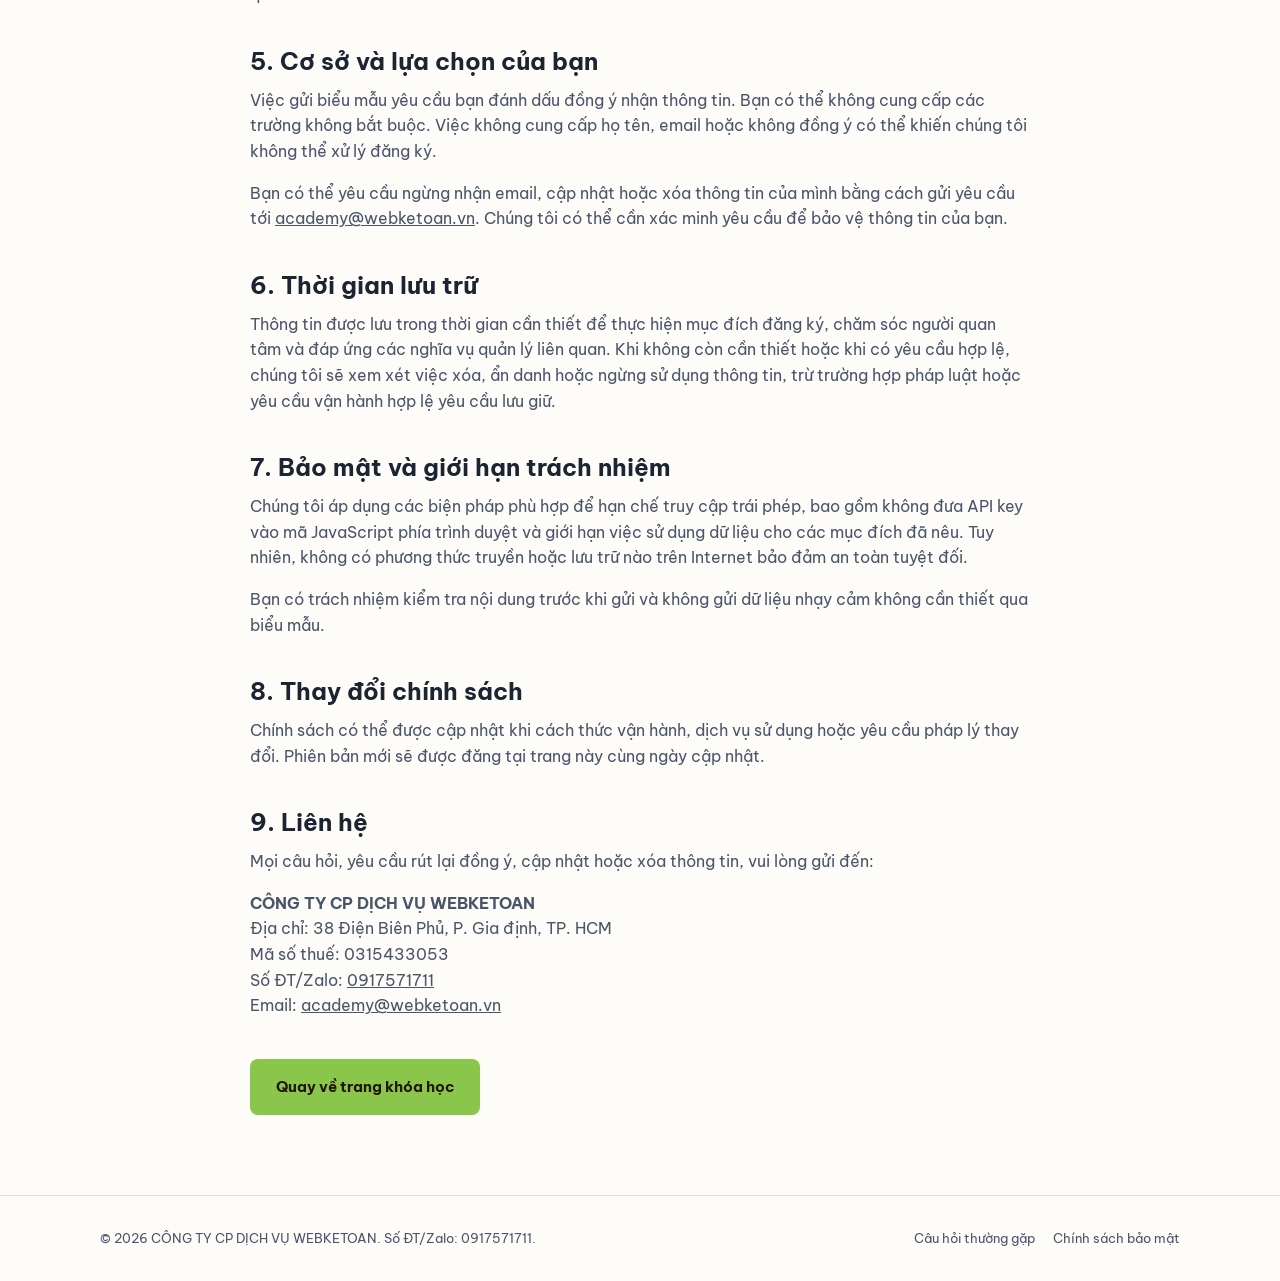
==== commit f25c3c2b: "content: add company phone and Zalo contact" ====
--- a/privacy.html
+++ b/privacy.html
@@ -98,7 +98,7 @@
 
     <h2>9. Liên hệ</h2>
     <p>Mọi câu hỏi, yêu cầu rút lại đồng ý, cập nhật hoặc xóa thông tin, vui lòng gửi đến:</p>
-    <p><strong>CÔNG TY CP DỊCH VỤ WEBKETOAN</strong><br>Địa chỉ: 38 Điện Biên Phủ, P. Gia định, TP. HCM<br>Mã số thuế: 0315433053<br>Email: <a href="mailto:academy@webketoan.vn">academy@webketoan.vn</a></p>
+    <p><strong>CÔNG TY CP DỊCH VỤ WEBKETOAN</strong><br>Địa chỉ: 38 Điện Biên Phủ, P. Gia định, TP. HCM<br>Mã số thuế: 0315433053<br>Số ĐT/Zalo: <a href="tel:+84917571711">0917571711</a><br>Email: <a href="mailto:academy@webketoan.vn">academy@webketoan.vn</a></p>
 
     <div class="policy-back"><a class="btn btn-primary" href="index.html">Quay về trang khóa học</a></div>
   </div>
@@ -106,7 +106,7 @@
 
 <footer class="site-footer">
   <div class="container footer-grid">
-    <span>© <span id="year"></span> CÔNG TY CP DỊCH VỤ WEBKETOAN.</span>
+    <span>© <span id="year"></span> CÔNG TY CP DỊCH VỤ WEBKETOAN. Số ĐT/Zalo: 0917571711.</span>
     <div class="footer-links"><a href="index.html#faq">Câu hỏi thường gặp</a><a href="privacy.html">Chính sách bảo mật</a></div>
   </div>
 </footer>
